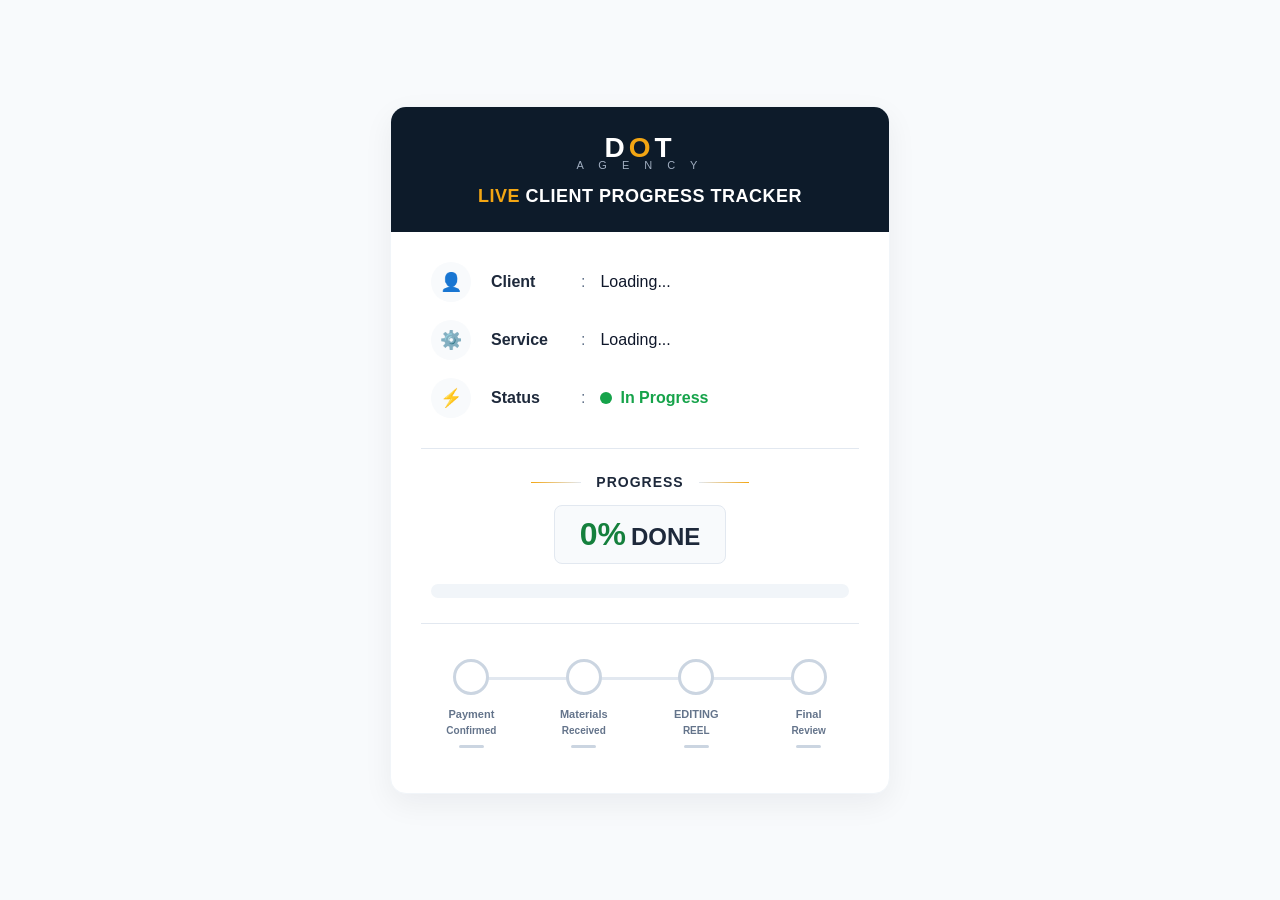
==== clients/demo/index.html @ 622db364 "initial commit" ====
<!DOCTYPE html>
<html lang="en">
<head>
    <meta charset="UTF-8">
    <meta name="viewport" content="width=device-width, initial-scale=1.0">
    <title>Live Progress Tracker | DOT Agency</title>
    <link rel="stylesheet" href="../../assets/css/style.css">
</head>
<body>

    <div class="tracker-card">
        
        <header class="tracker-header">
            <div class="logo-area">
                <div class="logo-placeholder">D<span>O</span>T</div>
                <div class="sub-logo">A G E N C Y</div>
            </div>
            <h1 class="tracker-title"><span>LIVE</span> CLIENT PROGRESS TRACKER</h1>
        </header>

        <div class="tracker-body-wrapper">
            <section class="client-info">
                <div class="info-row">
                    <div class="info-icon">👤</div>
                    <div class="info-label">Client</div>
                    <div class="info-separator">:</div>
                    <!-- سيتم تعبئته تلقائياً -->
                    <div class="info-value" id="client-name">Loading...</div>
                </div>
                <div class="info-row">
                    <div class="info-icon">⚙️</div>
                    <div class="info-label">Service</div>
                    <div class="info-separator">:</div>
                    <!-- سيتم تعبئته تلقائياً -->
                    <div class="info-value" id="client-service">Loading...</div>
                </div>
                <div class="info-row">
                    <div class="info-icon">⚡</div>
                    <div class="info-label">Status</div>
                    <div class="info-separator">:</div>
                    <div class="info-value">
                        <span class="status-badge">
                            <span class="status-dot"></span> In Progress
                        </span>
                    </div>
                </div>
            </section>

            <hr class="divider">

            <section class="progress-section">
                <div class="progress-header">PROGRESS</div>
                <div class="percentage-box">
                    <div class="percentage-text" id="percent-display">0%<span>DONE</span></div>
                </div>
                <div class="progress-bar-container">
                    <div class="progress-bar-fill" id="progress-bar-fill"></div>
                </div>
            </section>

            <hr class="divider">

            <section class="roadmap-section">
                <div class="roadmap-container">
                    <div class="roadmap-line">
                        <div class="roadmap-line-fill" id="roadmap-line-fill"></div>
                    </div>

                    <div class="roadmap-step step">
                        <div class="step-icon"></div>
                        <div class="step-title">Payment</div>
                        <div class="step-subtitle">Confirmed</div>
                        <div class="step-indicator-bar"></div>
                    </div>

                    <div class="roadmap-step step">
                        <div class="step-icon"></div>
                        <div class="step-title">Materials</div>
                        <div class="step-subtitle">Received</div>
                        <div class="step-indicator-bar"></div>
                    </div>

                    <div class="roadmap-step step">
                        <div class="step-icon"></div>
                        <div class="step-title">EDITING</div>
                        <div class="step-subtitle">REEL</div>
                        <div class="step-indicator-bar"></div>
                    </div>

                    <div class="roadmap-step step">
                        <div class="step-icon"></div>
                        <div class="step-title">Final</div>
                        <div class="step-subtitle">Review</div>
                        <div class="step-indicator-bar"></div>
                    </div>
                </div>
            </section>
        </div>

        <div class="finished-screen">
            <div class="finished-icon">🎉</div>
            <h2 class="finished-title">انتهى هذا المشروع</h2>
            <p class="finished-desc">شكراً لثقتكم بنا وبخدماتنا. يسعدنا دائماً العمل معكم، ونتطلع لنجاحات قادمة تجمعنا مستقبلاً.</p>
            <div class="finished-footer">
                هذا الرابط أصبح غير فعال تتبعياً.
            </div>
        </div>

    </div>

    <!-- ربط ملف قاعدة البيانات النصية أولاً، ثم كود التشغيل -->
    <script src="../../assets/js/config.js"></script>
    <script src="../../assets/js/app.js"></script>
</body>
</html>
---- assets/css/style.css ----
/* إعادة تعيين الخطوط والتنسيقات الأساسية */
* {
    box-sizing: border-box;
    margin: 0;
    padding: 0;
    font-family: 'Segoe UI', Tahoma, Geneva, Verdana, sans-serif;
}

body {
    background-color: #f8fafc;
    display: flex;
    justify-content: center;
    align-items: center;
    min-height: 100vh;
    padding: 20px;
}

/* الحاوية الرئيسية للتتبع */
.tracker-card {
    background-color: #ffffff;
    width: 100%;
    max-width: 500px;
    border-radius: 16px;
    box-shadow: 0 10px 30px rgba(15, 23, 42, 0.06);
    overflow: hidden;
    border: 1px solid #f1f5f9;
}

/* الهيدر الكحلي */
.tracker-header {
    background-color: #0d1b2a;
    color: #ffffff;
    text-align: center;
    padding: 25px 20px;
}

.logo-area {
    margin-bottom: 15px;
}

.logo-placeholder {
    font-size: 28px;
    font-weight: 800;
    letter-spacing: 4px;
    color: #ffffff;
}
.logo-placeholder span {
    color: #f3a613;
}

.sub-logo {
    font-size: 11px;
    letter-spacing: 6px;
    color: #a0aec0;
    margin-top: -5px;
    text-transform: uppercase;
}

.tracker-title {
    font-size: 18px;
    font-weight: 700;
    letter-spacing: 0.5px;
    margin-top: 15px;
}

.tracker-title span {
    color: #f3a613;
}

/* قسم بيانات العميل */
.client-info {
    padding: 30px 40px;
}

.info-row {
    display: flex;
    align-items: center;
    margin-bottom: 18px;
    font-size: 16px;
}

.info-row:last-child {
    margin-bottom: 0;
}

.info-icon {
    width: 40px;
    height: 40px;
    background-color: #f8fafc;
    border-radius: 50%;
    display: flex;
    align-items: center;
    justify-content: center;
    margin-right: 20px;
    font-size: 18px;
}

.info-label {
    font-weight: 600;
    color: #1e293b;
    width: 90px;
}

.info-separator {
    color: #64748b;
    margin-right: 15px;
}

.info-value {
    color: #0f172a;
    font-weight: 500;
}

.status-badge {
    display: inline-flex;
    align-items: center;
    color: #16a34a;
    font-weight: 600;
}

.status-dot {
    width: 12px;
    height: 12px;
    background-color: #16a34a;
    border-radius: 50%;
    display: inline-block;
    margin-right: 8px;
}

/* الفواصل الخطية */
.divider {
    border: none;
    border-top: 1px solid #e2e8f0;
    margin: 0 30px;
}

/* قسم شريط التقدم */
.progress-section {
    padding: 25px 40px;
    text-align: center;
}

.progress-header {
    display: flex;
    align-items: center;
    justify-content: center;
    font-size: 14px;
    font-weight: 700;
    color: #1e293b;
    letter-spacing: 1px;
    margin-bottom: 15px;
}

.progress-header::before,
.progress-header::after {
    content: "";
    flex: 1;
    height: 1px;
    background: #e2e8f0;
    margin: 0 15px;
    max-width: 50px;
}

.progress-header::before { background: linear-gradient(to left, #e2e8f0, #f3a613); }
.progress-header::after { background: linear-gradient(to right, #e2e8f0, #f3a613); }

.percentage-box {
    background-color: #f8fafc;
    border: 1px solid #e2e8f0;
    border-radius: 8px;
    display: inline-block;
    padding: 10px 25px;
    margin-bottom: 20px;
}

.percentage-text {
    font-size: 32px;
    font-weight: 800;
    color: #15803d;
}

.percentage-text span {
    color: #1e293b;
    font-size: 24px;
    font-weight: 700;
    margin-left: 5px;
}

.progress-bar-container {
    width: 100%;
    height: 14px;
    background-color: #f1f5f9;
    border-radius: 10px;
    overflow: hidden;
}

.progress-bar-fill {
    height: 100%;
    background-color: #16a34a;
    border-radius: 10px;
    width: 0%; /* سيتم التحكم بها حركياً عبر JS بناءً على المرحلة */
}

/* خارطة الطريق (Roadmap) */
.roadmap-section {
    padding: 35px 30px;
}

.roadmap-container {
    display: flex;
    justify-content: space-between;
    position: relative;
    margin-bottom: 10px;
}

.roadmap-line {
    position: absolute;
    top: 18px;
    left: 10%;
    right: 10%;
    height: 3px;
    background-color: #e2e8f0;
    z-index: 1;
}

.roadmap-line-fill {
    position: absolute;
    top: 0;
    left: 0;
    height: 100%;
    width: 0%; /* سيتم ملؤه تلقائياً بواسطة JS */
    background-color: #16a34a;
}

.roadmap-step {
    display: flex;
    flex-direction: column;
    align-items: center;
    position: relative;
    z-index: 2;
    width: 23%;
}

.step-icon {
    width: 36px;
    height: 36px;
    border-radius: 50%;
    display: flex;
    align-items: center;
    justify-content: center;
    font-weight: bold;
    font-size: 14px;
    background-color: #ffffff;
    border: 3px solid #cbd5e1;
}

/* الحالات المختلفة */
.step.completed .step-icon {
    background-color: #16a34a;
    border-color: #16a34a;
    color: white;
}

.step.active .step-icon {
    background-color: #ffffff;
    border-color: #f3a613;
    color: #f3a613;
    box-shadow: 0 0 0 4px rgba(243, 166, 19, 0.15);
}

.step-title {
    font-size: 11px;
    font-weight: 700;
    color: #64748b;
    text-align: center;
    margin-top: 12px;
    line-height: 1.3;
}

.step-subtitle {
    font-size: 10px;
    font-weight: 700;
    color: #64748b;
    text-align: center;
    margin-top: 3px;
    line-height: 1.2;
}

.step.active .step-title,
.step.active .step-subtitle {
    color: #0f172a;
}

.step.active .step-title::before { content: "▶ "; color: #f3a613; }
.step.active .step-title::after { content: " ◀"; color: #f3a613; }
.step.active .step-subtitle::before { content: "▶ "; color: #f3a613; }
.step.active .step-subtitle::after { content: " ◀"; color: #f3a613; }

.step-indicator-bar {
    width: 25px;
    height: 3px;
    background-color: #cbd5e1;
    margin-top: 8px;
    border-radius: 2px;
}

.step.completed .step-indicator-bar { background-color: #16a34a; }
.step.active .step-indicator-bar { background-color: #f3a613; }

/* شاشة انتهاء المشروع (Finished Project Screen) */
.finished-screen {
    display: none; /* تظهر فقط عند تفعيل الحالة */
    text-align: center;
    padding: 60px 40px;
    animation: fadeIn 0.6s ease-out;
}

.finished-icon {
    font-size: 64px;
    margin-bottom: 25px;
}

.finished-title {
    font-size: 24px;
    font-weight: 800;
    color: #0f172a;
    margin-bottom: 15px;
}

.finished-desc {
    font-size: 15px;
    color: #64748b;
    line-height: 1.6;
    margin-bottom: 30px;
}

.finished-footer {
    font-size: 12px;
    color: #94a3b8;
    border-top: 1px solid #f1f5f9;
    padding-top: 20px;
}

/* حالة إخفاء المتعقب عند انتهاء المشروع */
.project-finished .tracker-body-wrapper {
    display: none;
}

.project-finished .finished-screen {
    display: block;
}

@keyframes fadeIn {
    from { opacity: 0; transform: translateY(10px); }
    to { opacity: 1; transform: translateY(0); }
}
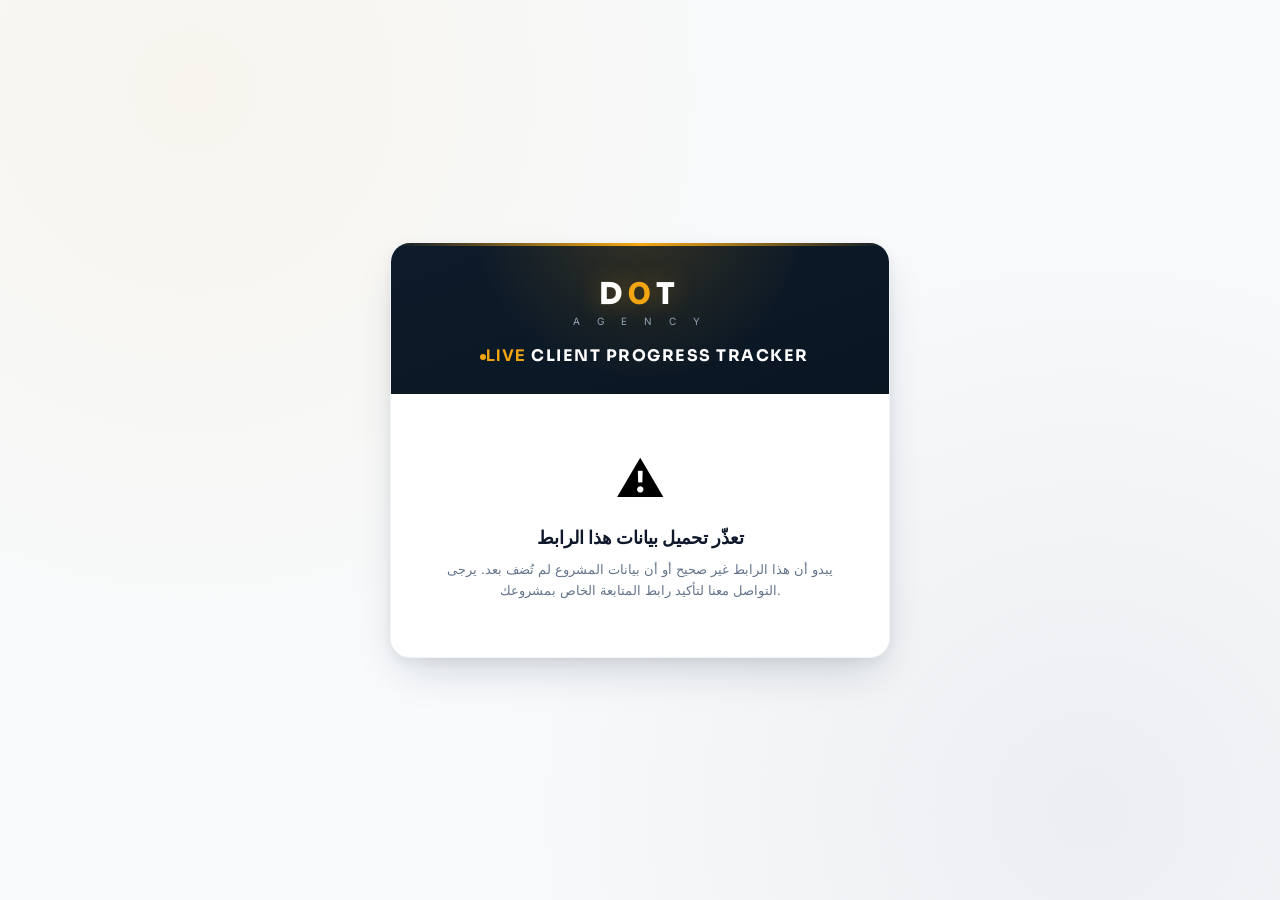
==== commit 369d000e: "commit" ====
--- a/clients/demo/index.html
+++ b/clients/demo/index.html
@@ -1,15 +1,31 @@
 <!DOCTYPE html>
+<!--
+    ============================================================
+    قالب صفحة عميل — DOT Agency Progress Tracker
+    ============================================================
+    ملاحظة للفريق: هذا الملف يُنسخ كما هو لكل عميل جديد
+    (clients/clientXXX/index.html). لا حاجة لتعديل أي شيء هنا —
+    فقط أضف بيانات العميل الجديد بملف assets/js/config.js.
+    المسارات النسبية "../../assets/..." أدناه تفترض أن الملف
+    موجود داخل clients/<client-folder>/index.html بالضبط.
+    ============================================================
+-->
 <html lang="en">
 <head>
     <meta charset="UTF-8">
     <meta name="viewport" content="width=device-width, initial-scale=1.0">
     <title>Live Progress Tracker | DOT Agency</title>
+
+    <link rel="preconnect" href="https://fonts.googleapis.com">
+    <link rel="preconnect" href="https://fonts.gstatic.com" crossorigin>
+    <link href="https://fonts.googleapis.com/css2?family=Sora:wght@600;700;800&family=Inter:wght@400;500;600;700&display=swap" rel="stylesheet">
+
     <link rel="stylesheet" href="../../assets/css/style.css">
 </head>
 <body>
 
     <div class="tracker-card">
-        
+
         <header class="tracker-header">
             <div class="logo-area">
                 <div class="logo-placeholder">D<span>O</span>T</div>
@@ -24,14 +40,14 @@
                     <div class="info-icon">👤</div>
                     <div class="info-label">Client</div>
                     <div class="info-separator">:</div>
-                    <!-- سيتم تعبئته تلقائياً -->
+                    <!-- سيتم تعبئته تلقائياً عبر app.js -->
                     <div class="info-value" id="client-name">Loading...</div>
                 </div>
                 <div class="info-row">
                     <div class="info-icon">⚙️</div>
                     <div class="info-label">Service</div>
                     <div class="info-separator">:</div>
-                    <!-- سيتم تعبئته تلقائياً -->
+                    <!-- سيتم تعبئته تلقائياً عبر app.js -->
                     <div class="info-value" id="client-service">Loading...</div>
                 </div>
                 <div class="info-row">
@@ -97,6 +113,7 @@
             </section>
         </div>
 
+        <!-- تظهر تلقائياً فقط إذا isFinished = true بملف config.js -->
         <div class="finished-screen">
             <div class="finished-icon">🎉</div>
             <h2 class="finished-title">انتهى هذا المشروع</h2>
@@ -106,6 +123,13 @@
             </div>
         </div>
 
+        <!-- تظهر تلقائياً فقط إذا تعذّر إيجاد بيانات هذا العميل بـ config.js -->
+        <div class="error-screen">
+            <div class="error-icon">⚠️</div>
+            <h2 class="error-title">تعذّر تحميل بيانات هذا الرابط</h2>
+            <p class="error-desc">يبدو أن هذا الرابط غير صحيح أو أن بيانات المشروع لم تُضف بعد. يرجى التواصل معنا لتأكيد رابط المتابعة الخاص بمشروعك.</p>
+        </div>
+
     </div>
 
     <!-- ربط ملف قاعدة البيانات النصية أولاً، ثم كود التشغيل -->
--- a/assets/css/style.css
+++ b/assets/css/style.css
@@ -1,142 +1,259 @@
+/* ============================================================
+   DOT AGENCY — Live Client Progress Tracker
+   نظام تصميم موحّد (Design Tokens) + تحسينات بصرية وحركية
+   ============================================================ */
+
+@import url('https://fonts.googleapis.com/css2?family=Sora:wght@600;700;800&family=Inter:wght@400;500;600;700&display=swap');
+
+:root {
+    /* ألوان الهوية */
+    --navy-deep:      #0a1622;
+    --navy:           #0d1b2a;
+    --navy-light:     #16283d;
+    --gold:           #f3a613;
+    --gold-soft:      #fcd980;
+    --success:        #16a34a;
+    --success-soft:   #dcfce7;
+
+    /* درجات محايدة */
+    --ink-900:        #0f172a;
+    --ink-700:        #1e293b;
+    --ink-500:        #64748b;
+    --ink-400:        #94a3b8;
+    --ink-200:        #e2e8f0;
+    --ink-100:        #f1f5f9;
+    --ink-50:         #f8fafc;
+    --white:          #ffffff;
+
+    /* أبعاد ومقاييس */
+    --radius-lg:      20px;
+    --radius-md:      12px;
+    --radius-sm:      8px;
+    --radius-full:    999px;
+
+    --shadow-card:    0 20px 45px -12px rgba(13, 27, 42, 0.18), 0 4px 12px rgba(13, 27, 42, 0.06);
+    --shadow-soft:    0 10px 30px rgba(15, 23, 42, 0.06);
+
+    --font-display:   'Sora', 'Segoe UI', Tahoma, sans-serif;
+    --font-body:      'Inter', 'Segoe UI', Tahoma, Geneva, Verdana, sans-serif;
+
+    --ease-out:       cubic-bezier(0.16, 1, 0.3, 1);
+    --ease-smooth:    cubic-bezier(0.4, 0, 0.2, 1);
+}
+
 /* إعادة تعيين الخطوط والتنسيقات الأساسية */
 * {
     box-sizing: border-box;
     margin: 0;
     padding: 0;
-    font-family: 'Segoe UI', Tahoma, Geneva, Verdana, sans-serif;
+    font-family: var(--font-body);
 }
 
 body {
-    background-color: #f8fafc;
+    background:
+        radial-gradient(circle at 15% 10%, rgba(243, 166, 19, 0.06), transparent 45%),
+        radial-gradient(circle at 85% 90%, rgba(13, 27, 42, 0.05), transparent 45%),
+        var(--ink-50);
     display: flex;
     justify-content: center;
     align-items: center;
     min-height: 100vh;
-    padding: 20px;
-}
-
-/* الحاوية الرئيسية للتتبع */
+    padding: 24px;
+}
+
+*:focus-visible {
+    outline: 2px solid var(--gold);
+    outline-offset: 2px;
+    border-radius: 4px;
+}
+
+/* ============================================================
+   الحاوية الرئيسية للتتبع
+   ============================================================ */
 .tracker-card {
-    background-color: #ffffff;
+    background-color: var(--white);
     width: 100%;
     max-width: 500px;
-    border-radius: 16px;
-    box-shadow: 0 10px 30px rgba(15, 23, 42, 0.06);
+    border-radius: var(--radius-lg);
+    box-shadow: var(--shadow-card);
     overflow: hidden;
-    border: 1px solid #f1f5f9;
-}
-
-/* الهيدر الكحلي */
+    border: 1px solid var(--ink-100);
+    animation: cardEnter 0.7s var(--ease-out) both;
+}
+
+@keyframes cardEnter {
+    from { opacity: 0; transform: translateY(16px) scale(0.98); }
+    to   { opacity: 1; transform: translateY(0) scale(1); }
+}
+
+/* ============================================================
+   الهيدر الكحلي
+   ============================================================ */
 .tracker-header {
-    background-color: #0d1b2a;
-    color: #ffffff;
+    position: relative;
+    background:
+        radial-gradient(circle at 50% -20%, rgba(243, 166, 19, 0.18), transparent 55%),
+        linear-gradient(160deg, var(--navy) 0%, var(--navy-deep) 100%);
+    color: var(--white);
     text-align: center;
-    padding: 25px 20px;
-}
-
-.logo-area {
-    margin-bottom: 15px;
-}
+    padding: 32px 20px 28px;
+    overflow: hidden;
+}
+
+/* خط ذهبي علوي رفيع كتوقيع بصري للبراند */
+.tracker-header::before {
+    content: "";
+    position: absolute;
+    top: 0; left: 0; right: 0;
+    height: 3px;
+    background: linear-gradient(90deg, transparent, var(--gold), transparent);
+}
+
+.logo-area { margin-bottom: 16px; }
 
 .logo-placeholder {
-    font-size: 28px;
+    font-family: var(--font-display);
+    font-size: 30px;
     font-weight: 800;
-    letter-spacing: 4px;
-    color: #ffffff;
-}
+    letter-spacing: 6px;
+    color: var(--white);
+    text-shadow: 0 0 24px rgba(243, 166, 19, 0.35);
+}
+
 .logo-placeholder span {
-    color: #f3a613;
+    color: var(--gold);
 }
 
 .sub-logo {
-    font-size: 11px;
-    letter-spacing: 6px;
-    color: #a0aec0;
-    margin-top: -5px;
+    font-size: 10px;
+    letter-spacing: 7px;
+    color: var(--ink-400);
+    margin-top: 2px;
     text-transform: uppercase;
 }
 
 .tracker-title {
-    font-size: 18px;
+    font-family: var(--font-display);
+    font-size: 16px;
     font-weight: 700;
-    letter-spacing: 0.5px;
-    margin-top: 15px;
+    letter-spacing: 1.5px;
+    margin-top: 18px;
+    color: var(--white);
 }
 
 .tracker-title span {
-    color: #f3a613;
-}
-
-/* قسم بيانات العميل */
+    position: relative;
+    color: var(--gold);
+    margin-left: 2px;
+}
+
+/* نقطة "بث مباشر" نابضة بجانب كلمة LIVE — توقيع الهوية */
+.tracker-title span::before {
+    content: "";
+    display: inline-block;
+    width: 6px;
+    height: 6px;
+    border-radius: 50%;
+    background: var(--gold);
+    margin-left: 6px;
+    vertical-align: middle;
+    animation: livePulse 1.8s ease-in-out infinite;
+}
+
+@keyframes livePulse {
+    0%, 100% { box-shadow: 0 0 0 0 rgba(243, 166, 19, 0.55); }
+    50%      { box-shadow: 0 0 0 6px rgba(243, 166, 19, 0); }
+}
+
+/* ============================================================
+   قسم بيانات العميل
+   ============================================================ */
 .client-info {
-    padding: 30px 40px;
+    padding: 28px clamp(24px, 6vw, 40px);
 }
 
 .info-row {
     display: flex;
     align-items: center;
-    margin-bottom: 18px;
+    margin-bottom: 16px;
+    font-size: 15px;
+}
+
+.info-row:last-child { margin-bottom: 0; }
+
+.info-icon {
+    flex-shrink: 0;
+    width: 38px;
+    height: 38px;
+    background-color: var(--ink-50);
+    border: 1px solid var(--ink-100);
+    border-radius: 50%;
+    display: flex;
+    align-items: center;
+    justify-content: center;
+    margin-inline-end: 16px;
     font-size: 16px;
-}
-
-.info-row:last-child {
-    margin-bottom: 0;
-}
-
-.info-icon {
-    width: 40px;
-    height: 40px;
-    background-color: #f8fafc;
-    border-radius: 50%;
-    display: flex;
-    align-items: center;
-    justify-content: center;
-    margin-right: 20px;
-    font-size: 18px;
+    transition: transform 0.25s var(--ease-smooth), border-color 0.25s var(--ease-smooth);
+}
+
+.info-row:hover .info-icon {
+    transform: translateY(-2px);
+    border-color: var(--gold-soft);
 }
 
 .info-label {
     font-weight: 600;
-    color: #1e293b;
-    width: 90px;
+    color: var(--ink-700);
+    width: 80px;
+    flex-shrink: 0;
 }
 
 .info-separator {
-    color: #64748b;
-    margin-right: 15px;
+    color: var(--ink-500);
+    margin-inline-end: 12px;
 }
 
 .info-value {
-    color: #0f172a;
+    color: var(--ink-900);
     font-weight: 500;
+    overflow: hidden;
+    text-overflow: ellipsis;
+    white-space: nowrap;
 }
 
 .status-badge {
     display: inline-flex;
     align-items: center;
-    color: #16a34a;
+    color: var(--success);
     font-weight: 600;
+    background-color: var(--success-soft);
+    padding: 4px 12px 4px 10px;
+    border-radius: var(--radius-full);
+    font-size: 13px;
 }
 
 .status-dot {
-    width: 12px;
-    height: 12px;
-    background-color: #16a34a;
+    width: 8px;
+    height: 8px;
+    background-color: var(--success);
     border-radius: 50%;
     display: inline-block;
-    margin-right: 8px;
+    margin-inline-end: 7px;
+    animation: livePulse 2s ease-in-out infinite;
 }
 
 /* الفواصل الخطية */
 .divider {
     border: none;
-    border-top: 1px solid #e2e8f0;
-    margin: 0 30px;
-}
-
-/* قسم شريط التقدم */
+    border-top: 1px solid var(--ink-100);
+    margin: 0 clamp(20px, 5vw, 30px);
+}
+
+/* ============================================================
+   قسم شريط التقدم
+   ============================================================ */
 .progress-section {
-    padding: 25px 40px;
+    padding: 24px clamp(24px, 6vw, 40px);
     text-align: center;
 }
 
@@ -144,11 +261,11 @@
     display: flex;
     align-items: center;
     justify-content: center;
-    font-size: 14px;
+    font-size: 12px;
     font-weight: 700;
-    color: #1e293b;
-    letter-spacing: 1px;
-    margin-bottom: 15px;
+    color: var(--ink-700);
+    letter-spacing: 2px;
+    margin-bottom: 16px;
 }
 
 .progress-header::before,
@@ -156,54 +273,78 @@
     content: "";
     flex: 1;
     height: 1px;
-    background: #e2e8f0;
     margin: 0 15px;
     max-width: 50px;
 }
 
-.progress-header::before { background: linear-gradient(to left, #e2e8f0, #f3a613); }
-.progress-header::after { background: linear-gradient(to right, #e2e8f0, #f3a613); }
+.progress-header::before { background: linear-gradient(to left, var(--ink-200), var(--gold)); }
+.progress-header::after  { background: linear-gradient(to right, var(--ink-200), var(--gold)); }
 
 .percentage-box {
-    background-color: #f8fafc;
-    border: 1px solid #e2e8f0;
-    border-radius: 8px;
+    background: linear-gradient(160deg, var(--ink-50), var(--white));
+    border: 1px solid var(--ink-100);
+    border-radius: var(--radius-md);
     display: inline-block;
-    padding: 10px 25px;
+    padding: 12px 28px;
     margin-bottom: 20px;
+    box-shadow: var(--shadow-soft);
 }
 
 .percentage-text {
-    font-size: 32px;
+    font-family: var(--font-display);
+    font-size: 34px;
     font-weight: 800;
-    color: #15803d;
+    color: var(--success);
+    font-variant-numeric: tabular-nums;
 }
 
 .percentage-text span {
-    color: #1e293b;
-    font-size: 24px;
+    font-family: var(--font-body);
+    color: var(--ink-700);
+    font-size: 12px;
     font-weight: 700;
-    margin-left: 5px;
+    letter-spacing: 1px;
+    margin-left: 6px;
+    vertical-align: middle;
 }
 
 .progress-bar-container {
     width: 100%;
-    height: 14px;
-    background-color: #f1f5f9;
-    border-radius: 10px;
+    height: 12px;
+    background-color: var(--ink-100);
+    border-radius: var(--radius-full);
     overflow: hidden;
+    box-shadow: inset 0 1px 2px rgba(15, 23, 42, 0.06);
 }
 
 .progress-bar-fill {
+    position: relative;
     height: 100%;
-    background-color: #16a34a;
-    border-radius: 10px;
-    width: 0%; /* سيتم التحكم بها حركياً عبر JS بناءً على المرحلة */
-}
-
-/* خارطة الطريق (Roadmap) */
+    background: linear-gradient(90deg, var(--success), #22c55e);
+    border-radius: var(--radius-full);
+    width: 0%; /* يُتحكم بها حركياً عبر JS بناءً على المرحلة */
+    overflow: hidden;
+}
+
+/* لمعة متحركة خفيفة داخل الشريط لإحساس "حيّ" */
+.progress-bar-fill::after {
+    content: "";
+    position: absolute;
+    inset: 0;
+    background: linear-gradient(90deg, transparent, rgba(255, 255, 255, 0.35), transparent);
+    animation: shimmer 2.2s ease-in-out infinite;
+}
+
+@keyframes shimmer {
+    0%   { transform: translateX(-100%); }
+    100% { transform: translateX(100%); }
+}
+
+/* ============================================================
+   خارطة الطريق (Roadmap)
+   ============================================================ */
 .roadmap-section {
-    padding: 35px 30px;
+    padding: 32px clamp(18px, 5vw, 30px) 8px;
 }
 
 .roadmap-container {
@@ -215,11 +356,12 @@
 
 .roadmap-line {
     position: absolute;
-    top: 18px;
+    top: 17px;
     left: 10%;
     right: 10%;
     height: 3px;
-    background-color: #e2e8f0;
+    background-color: var(--ink-200);
+    border-radius: var(--radius-full);
     z-index: 1;
 }
 
@@ -228,8 +370,9 @@
     top: 0;
     left: 0;
     height: 100%;
-    width: 0%; /* سيتم ملؤه تلقائياً بواسطة JS */
-    background-color: #16a34a;
+    width: 0%; /* يُملأ تلقائياً بواسطة JS */
+    background: linear-gradient(90deg, var(--success), #22c55e);
+    border-radius: var(--radius-full);
 }
 
 .roadmap-step {
@@ -249,108 +392,185 @@
     align-items: center;
     justify-content: center;
     font-weight: bold;
-    font-size: 14px;
-    background-color: #ffffff;
-    border: 3px solid #cbd5e1;
+    font-size: 13px;
+    background-color: var(--white);
+    border: 3px solid var(--ink-200);
+    transition: all 0.35s var(--ease-smooth);
 }
 
 /* الحالات المختلفة */
 .step.completed .step-icon {
-    background-color: #16a34a;
-    border-color: #16a34a;
-    color: white;
+    background-color: var(--success);
+    border-color: var(--success);
+    color: var(--white);
 }
 
 .step.active .step-icon {
-    background-color: #ffffff;
-    border-color: #f3a613;
-    color: #f3a613;
-    box-shadow: 0 0 0 4px rgba(243, 166, 19, 0.15);
+    background-color: var(--white);
+    border-color: var(--gold);
+    color: var(--gold);
+    box-shadow: 0 0 0 5px rgba(243, 166, 19, 0.15);
+    animation: activePulse 1.8s ease-in-out infinite;
+}
+
+@keyframes activePulse {
+    0%, 100% { box-shadow: 0 0 0 5px rgba(243, 166, 19, 0.15); }
+    50%      { box-shadow: 0 0 0 8px rgba(243, 166, 19, 0.08); }
 }
 
 .step-title {
     font-size: 11px;
     font-weight: 700;
-    color: #64748b;
+    color: var(--ink-500);
     text-align: center;
     margin-top: 12px;
     line-height: 1.3;
+    transition: color 0.3s var(--ease-smooth);
 }
 
 .step-subtitle {
     font-size: 10px;
     font-weight: 700;
-    color: #64748b;
+    color: var(--ink-500);
     text-align: center;
     margin-top: 3px;
     line-height: 1.2;
+    transition: color 0.3s var(--ease-smooth);
+}
+
+.step.completed .step-title,
+.step.completed .step-subtitle {
+    color: var(--ink-700);
 }
 
 .step.active .step-title,
 .step.active .step-subtitle {
-    color: #0f172a;
-}
-
-.step.active .step-title::before { content: "▶ "; color: #f3a613; }
-.step.active .step-title::after { content: " ◀"; color: #f3a613; }
-.step.active .step-subtitle::before { content: "▶ "; color: #f3a613; }
-.step.active .step-subtitle::after { content: " ◀"; color: #f3a613; }
+    color: var(--ink-900);
+}
+
+.step.active .step-title::before { content: "▸ "; color: var(--gold); }
+.step.active .step-title::after  { content: " ◂"; color: var(--gold); }
 
 .step-indicator-bar {
-    width: 25px;
+    width: 22px;
     height: 3px;
-    background-color: #cbd5e1;
+    background-color: var(--ink-200);
     margin-top: 8px;
-    border-radius: 2px;
-}
-
-.step.completed .step-indicator-bar { background-color: #16a34a; }
-.step.active .step-indicator-bar { background-color: #f3a613; }
-
-/* شاشة انتهاء المشروع (Finished Project Screen) */
+    border-radius: var(--radius-full);
+    transition: background-color 0.3s var(--ease-smooth);
+}
+
+.step.completed .step-indicator-bar { background-color: var(--success); }
+.step.active .step-indicator-bar    { background-color: var(--gold); }
+
+/* ============================================================
+   شاشة انتهاء المشروع (Finished Project Screen)
+   ============================================================ */
 .finished-screen {
     display: none; /* تظهر فقط عند تفعيل الحالة */
     text-align: center;
-    padding: 60px 40px;
-    animation: fadeIn 0.6s ease-out;
+    padding: 56px clamp(24px, 6vw, 40px);
+    animation: fadeIn 0.6s var(--ease-out);
 }
 
 .finished-icon {
-    font-size: 64px;
-    margin-bottom: 25px;
+    font-size: 58px;
+    margin-bottom: 20px;
+    animation: popIn 0.6s var(--ease-out) 0.1s both;
+}
+
+@keyframes popIn {
+    from { opacity: 0; transform: scale(0.6); }
+    to   { opacity: 1; transform: scale(1); }
 }
 
 .finished-title {
-    font-size: 24px;
+    font-family: var(--font-display);
+    font-size: 22px;
     font-weight: 800;
-    color: #0f172a;
-    margin-bottom: 15px;
+    color: var(--ink-900);
+    margin-bottom: 14px;
 }
 
 .finished-desc {
-    font-size: 15px;
-    color: #64748b;
-    line-height: 1.6;
-    margin-bottom: 30px;
+    font-size: 14px;
+    color: var(--ink-500);
+    line-height: 1.7;
+    margin-bottom: 28px;
 }
 
 .finished-footer {
     font-size: 12px;
-    color: #94a3b8;
-    border-top: 1px solid #f1f5f9;
-    padding-top: 20px;
+    color: var(--ink-400);
+    border-top: 1px solid var(--ink-100);
+    padding-top: 18px;
 }
 
 /* حالة إخفاء المتعقب عند انتهاء المشروع */
-.project-finished .tracker-body-wrapper {
+.project-finished .tracker-body-wrapper { display: none; }
+.project-finished .finished-screen { display: block; }
+
+/* ============================================================
+   حالة الخطأ (لا توجد بيانات لهذا العميل) — تُفعَّل عبر JS
+   ============================================================ */
+.tracker-card.data-error .tracker-body-wrapper,
+.tracker-card.data-error .finished-screen {
     display: none;
 }
 
-.project-finished .finished-screen {
+.error-screen {
+    display: none;
+    text-align: center;
+    padding: 56px clamp(24px, 6vw, 40px);
+}
+
+.tracker-card.data-error .error-screen {
     display: block;
+}
+
+.error-icon { font-size: 48px; margin-bottom: 18px; }
+
+.error-title {
+    font-family: var(--font-display);
+    font-size: 18px;
+    font-weight: 800;
+    color: var(--ink-900);
+    margin-bottom: 10px;
+}
+
+.error-desc {
+    font-size: 13px;
+    color: var(--ink-500);
+    line-height: 1.6;
 }
 
 @keyframes fadeIn {
     from { opacity: 0; transform: translateY(10px); }
-    to { opacity: 1; transform: translateY(0); }
+    to   { opacity: 1; transform: translateY(0); }
+}
+
+/* ============================================================
+   استجابة الشاشات الصغيرة
+   ============================================================ */
+@media (max-width: 420px) {
+    .logo-placeholder { letter-spacing: 4px; font-size: 26px; }
+    .tracker-title { font-size: 14px; letter-spacing: 1px; }
+
+    .info-label { width: 66px; font-size: 14px; }
+    .info-value { font-size: 14px; }
+
+    .roadmap-section { padding-inline: 10px; }
+    .step-title, .step-subtitle { font-size: 9.5px; }
+    .step-icon { width: 30px; height: 30px; }
+    .roadmap-line { top: 14px; }
+
+    .percentage-text { font-size: 28px; }
+}
+
+@media (prefers-reduced-motion: reduce) {
+    *, *::before, *::after {
+        animation-duration: 0.001ms !important;
+        animation-iteration-count: 1 !important;
+        transition-duration: 0.001ms !important;
+    }
 }
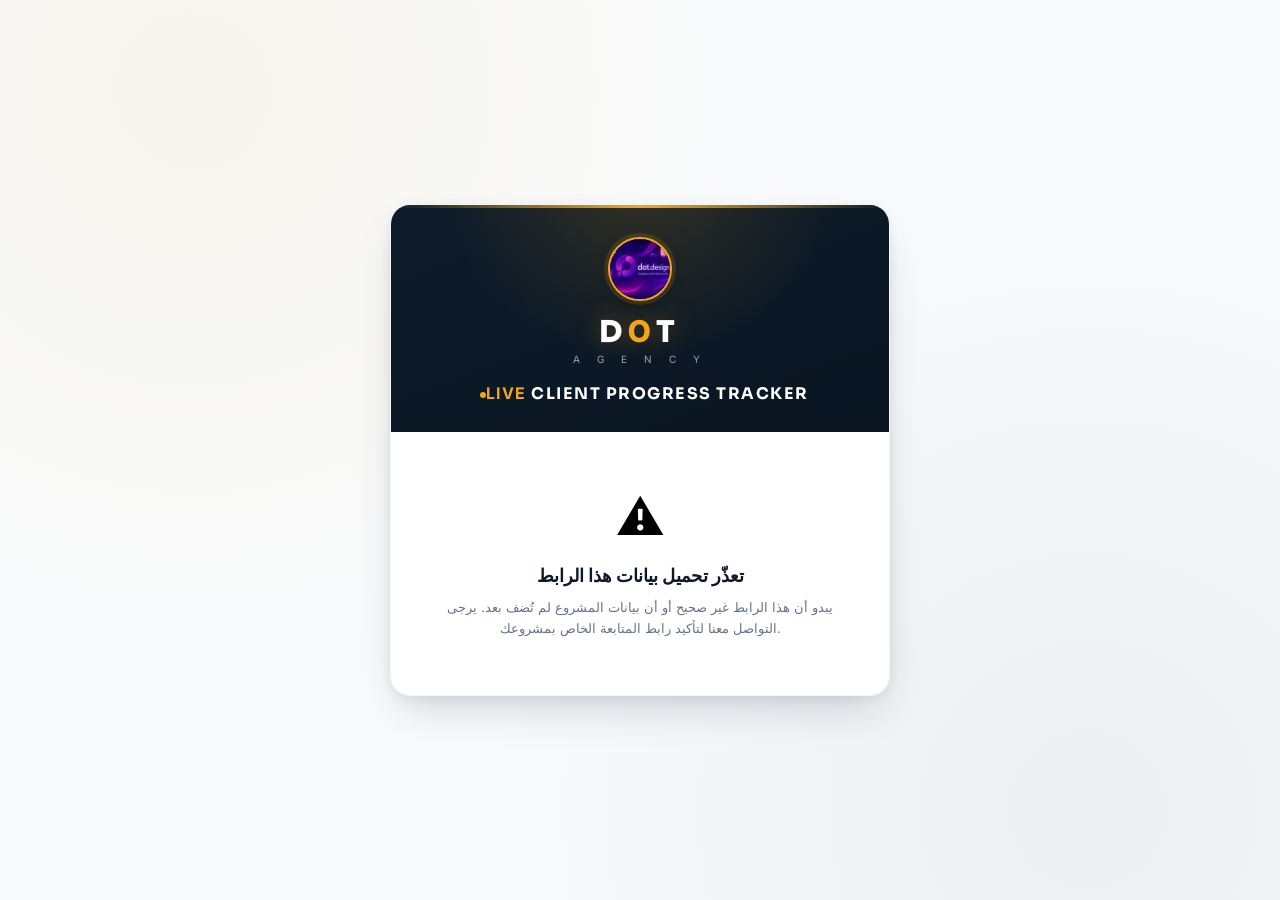
==== commit fba005e5: "commit" ====
--- a/clients/demo/index.html
+++ b/clients/demo/index.html
@@ -28,6 +28,7 @@
 
         <header class="tracker-header">
             <div class="logo-area">
+                <img src="../../assets/images/logo.png" alt="DOT Agency" class="logo-image">
                 <div class="logo-placeholder">D<span>O</span>T</div>
                 <div class="sub-logo">A G E N C Y</div>
             </div>
--- a/assets/css/style.css
+++ b/assets/css/style.css
@@ -110,6 +110,18 @@
 }
 
 .logo-area { margin-bottom: 16px; }
+
+.logo-image {
+    width: 64px;
+    height: 64px;
+    border-radius: 50%;
+    object-fit: cover;
+    display: block;
+    margin: 0 auto 12px;
+    border: 2px solid var(--gold);
+    box-shadow: 0 0 0 4px rgba(243, 166, 19, 0.15), 0 4px 14px rgba(0, 0, 0, 0.25);
+    background-color: var(--navy-light); /* خلفية احتياطية أثناء تحميل الصورة أو إن كانت شفافة */
+}
 
 .logo-placeholder {
     font-family: var(--font-display);
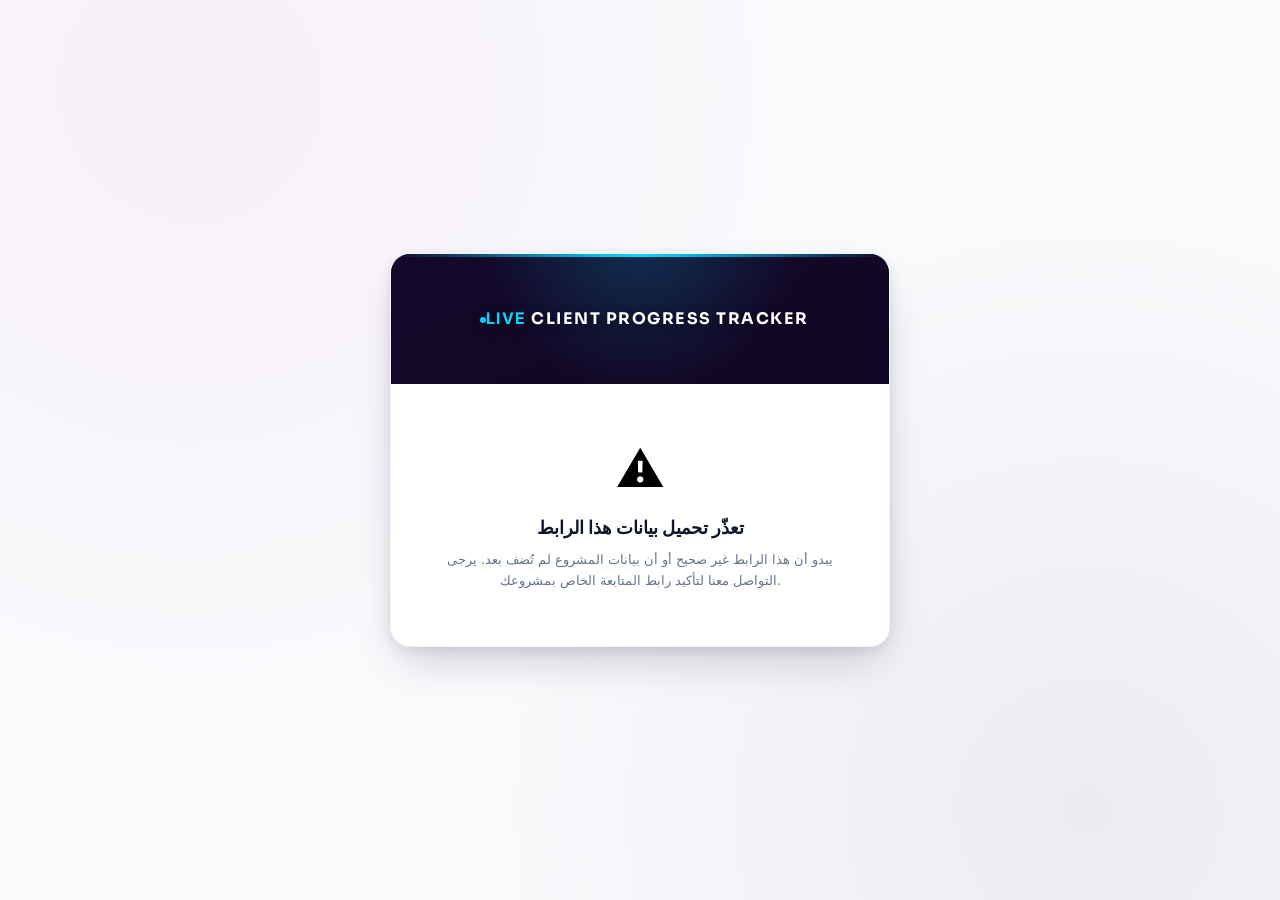
==== commit 87268c3e: "commit" ====
--- a/clients/demo/index.html
+++ b/clients/demo/index.html
@@ -27,11 +27,6 @@
     <div class="tracker-card">
 
         <header class="tracker-header">
-            <div class="logo-area">
-                <img src="../../assets/images/logo.png" alt="DOT Agency" class="logo-image">
-                <div class="logo-placeholder">D<span>O</span>T</div>
-                <div class="sub-logo">A G E N C Y</div>
-            </div>
             <h1 class="tracker-title"><span>LIVE</span> CLIENT PROGRESS TRACKER</h1>
         </header>
 
@@ -85,8 +80,7 @@
 
                     <div class="roadmap-step step">
                         <div class="step-icon"></div>
-                        <div class="step-title">Payment</div>
-                        <div class="step-subtitle">Confirmed</div>
+                        <div class="step-title">Confirmed</div>
                         <div class="step-indicator-bar"></div>
                     </div>
 
@@ -99,8 +93,7 @@
 
                     <div class="roadmap-step step">
                         <div class="step-icon"></div>
-                        <div class="step-title">EDITING</div>
-                        <div class="step-subtitle">REEL</div>
+                        <div class="step-title">Working</div>
                         <div class="step-indicator-bar"></div>
                     </div>
 
--- a/assets/css/style.css
+++ b/assets/css/style.css
@@ -1,44 +1,51 @@
 /* ============================================================
    DOT AGENCY — Live Client Progress Tracker
-   نظام تصميم موحّد (Design Tokens) + تحسينات بصرية وحركية
+   نظام تصميم موحّد (Design Tokens) + هوية 60-30-10
+   60% بنفسجي داكن (Primary) | 30% نيون بينك (Secondary) | 10% أزرق نيون (Accent)
    ============================================================ */
 
 @import url('https://fonts.googleapis.com/css2?family=Sora:wght@600;700;800&family=Inter:wght@400;500;600;700&display=swap');
 
 :root {
-    /* ألوان الهوية */
-    --navy-deep:      #0a1622;
-    --navy:           #0d1b2a;
-    --navy-light:     #16283d;
-    --gold:           #f3a613;
-    --gold-soft:      #fcd980;
-    --success:        #16a34a;
-    --success-soft:   #dcfce7;
+    /* الهوية — 60/30/10 */
+    --brand-primary:       #1b0e3d;   /* بنفسجي داكن — 60% (خلفيات كبيرة) */
+    --brand-primary-deep:  #120726;
+    --brand-primary-light: #2d1660;
+
+    --brand-secondary:      #ff2e9b; /* نيون بينك/ماجنتا — 30% (عناصر داعمة) */
+    --brand-secondary-soft: #ffd6ec;
+
+    --brand-accent:      #00d9ff;    /* أزرق نيون كهربائي — 10% (لكنة/CTA) */
+    --brand-accent-soft: #baf5ff;
+
+    /* ألوان دلالية (وظيفية، مستقلة عن الهوية) */
+    --success:      #16a34a;
+    --success-soft: #dcfce7;
 
     /* درجات محايدة */
-    --ink-900:        #0f172a;
-    --ink-700:        #1e293b;
-    --ink-500:        #64748b;
-    --ink-400:        #94a3b8;
-    --ink-200:        #e2e8f0;
-    --ink-100:        #f1f5f9;
-    --ink-50:         #f8fafc;
-    --white:          #ffffff;
+    --ink-900: #0f172a;
+    --ink-700: #1e293b;
+    --ink-500: #64748b;
+    --ink-400: #94a3b8;
+    --ink-200: #e2e8f0;
+    --ink-100: #f1f5f9;
+    --ink-50:  #f8fafc;
+    --white:   #ffffff;
 
     /* أبعاد ومقاييس */
-    --radius-lg:      20px;
-    --radius-md:      12px;
-    --radius-sm:      8px;
-    --radius-full:    999px;
-
-    --shadow-card:    0 20px 45px -12px rgba(13, 27, 42, 0.18), 0 4px 12px rgba(13, 27, 42, 0.06);
-    --shadow-soft:    0 10px 30px rgba(15, 23, 42, 0.06);
-
-    --font-display:   'Sora', 'Segoe UI', Tahoma, sans-serif;
-    --font-body:      'Inter', 'Segoe UI', Tahoma, Geneva, Verdana, sans-serif;
-
-    --ease-out:       cubic-bezier(0.16, 1, 0.3, 1);
-    --ease-smooth:    cubic-bezier(0.4, 0, 0.2, 1);
+    --radius-lg:   20px;
+    --radius-md:   12px;
+    --radius-sm:   8px;
+    --radius-full: 999px;
+
+    --shadow-card: 0 20px 45px -12px rgba(27, 14, 61, 0.22), 0 4px 12px rgba(27, 14, 61, 0.08);
+    --shadow-soft: 0 10px 30px rgba(15, 23, 42, 0.06);
+
+    --font-display: 'Sora', 'Segoe UI', Tahoma, sans-serif;
+    --font-body:    'Inter', 'Segoe UI', Tahoma, Geneva, Verdana, sans-serif;
+
+    --ease-out:    cubic-bezier(0.16, 1, 0.3, 1);
+    --ease-smooth: cubic-bezier(0.4, 0, 0.2, 1);
 }
 
 /* إعادة تعيين الخطوط والتنسيقات الأساسية */
@@ -51,8 +58,8 @@
 
 body {
     background:
-        radial-gradient(circle at 15% 10%, rgba(243, 166, 19, 0.06), transparent 45%),
-        radial-gradient(circle at 85% 90%, rgba(13, 27, 42, 0.05), transparent 45%),
+        radial-gradient(circle at 15% 10%, rgba(255, 46, 155, 0.05), transparent 45%),
+        radial-gradient(circle at 85% 90%, rgba(27, 14, 61, 0.06), transparent 45%),
         var(--ink-50);
     display: flex;
     justify-content: center;
@@ -62,7 +69,7 @@
 }
 
 *:focus-visible {
-    outline: 2px solid var(--gold);
+    outline: 2px solid var(--brand-accent);
     outline-offset: 2px;
     border-radius: 4px;
 }
@@ -87,61 +94,32 @@
 }
 
 /* ============================================================
-   الهيدر الكحلي
+   الهيدر — غلاف الوكالة كخلفية كاملة (Cover)
    ============================================================ */
 .tracker-header {
     position: relative;
     background:
-        radial-gradient(circle at 50% -20%, rgba(243, 166, 19, 0.18), transparent 55%),
-        linear-gradient(160deg, var(--navy) 0%, var(--navy-deep) 100%);
+        radial-gradient(circle at 50% -20%, rgba(0, 217, 255, 0.20), transparent 55%),
+        linear-gradient(160deg, rgba(18, 7, 38, 0.84) 0%, rgba(18, 7, 38, 0.92) 100%),
+        url('../images/logo.png') center center / cover no-repeat,
+        linear-gradient(160deg, var(--brand-primary) 0%, var(--brand-primary-deep) 100%);
     color: var(--white);
     text-align: center;
-    padding: 32px 20px 28px;
+    padding: 46px 20px;
+    min-height: 130px;
+    display: flex;
+    align-items: center;
+    justify-content: center;
     overflow: hidden;
 }
 
-/* خط ذهبي علوي رفيع كتوقيع بصري للبراند */
+/* خط نيون علوي رفيع كتوقيع بصري للبراند */
 .tracker-header::before {
     content: "";
     position: absolute;
     top: 0; left: 0; right: 0;
     height: 3px;
-    background: linear-gradient(90deg, transparent, var(--gold), transparent);
-}
-
-.logo-area { margin-bottom: 16px; }
-
-.logo-image {
-    width: 64px;
-    height: 64px;
-    border-radius: 50%;
-    object-fit: cover;
-    display: block;
-    margin: 0 auto 12px;
-    border: 2px solid var(--gold);
-    box-shadow: 0 0 0 4px rgba(243, 166, 19, 0.15), 0 4px 14px rgba(0, 0, 0, 0.25);
-    background-color: var(--navy-light); /* خلفية احتياطية أثناء تحميل الصورة أو إن كانت شفافة */
-}
-
-.logo-placeholder {
-    font-family: var(--font-display);
-    font-size: 30px;
-    font-weight: 800;
-    letter-spacing: 6px;
-    color: var(--white);
-    text-shadow: 0 0 24px rgba(243, 166, 19, 0.35);
-}
-
-.logo-placeholder span {
-    color: var(--gold);
-}
-
-.sub-logo {
-    font-size: 10px;
-    letter-spacing: 7px;
-    color: var(--ink-400);
-    margin-top: 2px;
-    text-transform: uppercase;
+    background: linear-gradient(90deg, transparent, var(--brand-accent), transparent);
 }
 
 .tracker-title {
@@ -149,32 +127,33 @@
     font-size: 16px;
     font-weight: 700;
     letter-spacing: 1.5px;
-    margin-top: 18px;
     color: var(--white);
+    text-shadow: 0 2px 12px rgba(0, 0, 0, 0.45);
 }
 
 .tracker-title span {
     position: relative;
-    color: var(--gold);
+    color: var(--brand-accent);
     margin-left: 2px;
 }
 
-/* نقطة "بث مباشر" نابضة بجانب كلمة LIVE — توقيع الهوية */
+/* نقطة "بث مباشر" نابضة بجانب كلمة LIVE — توقيع الهوية (أزرق نيون = لكنة) */
 .tracker-title span::before {
     content: "";
     display: inline-block;
     width: 6px;
     height: 6px;
     border-radius: 50%;
-    background: var(--gold);
+    background: var(--brand-accent);
     margin-left: 6px;
     vertical-align: middle;
+    --pulse-color: rgba(0, 217, 255, 0.55);
     animation: livePulse 1.8s ease-in-out infinite;
 }
 
 @keyframes livePulse {
-    0%, 100% { box-shadow: 0 0 0 0 rgba(243, 166, 19, 0.55); }
-    50%      { box-shadow: 0 0 0 6px rgba(243, 166, 19, 0); }
+    0%, 100% { box-shadow: 0 0 0 0 var(--pulse-color); }
+    50%      { box-shadow: 0 0 0 6px rgba(0, 0, 0, 0); }
 }
 
 /* ============================================================
@@ -210,7 +189,7 @@
 
 .info-row:hover .info-icon {
     transform: translateY(-2px);
-    border-color: var(--gold-soft);
+    border-color: var(--brand-secondary-soft);
 }
 
 .info-label {
@@ -233,12 +212,13 @@
     white-space: nowrap;
 }
 
+/* شارة الحالة — نيون بينك (عنصر داعم = 30%) */
 .status-badge {
     display: inline-flex;
     align-items: center;
-    color: var(--success);
+    color: var(--brand-secondary);
     font-weight: 600;
-    background-color: var(--success-soft);
+    background-color: var(--brand-secondary-soft);
     padding: 4px 12px 4px 10px;
     border-radius: var(--radius-full);
     font-size: 13px;
@@ -247,10 +227,11 @@
 .status-dot {
     width: 8px;
     height: 8px;
-    background-color: var(--success);
+    background-color: var(--brand-secondary);
     border-radius: 50%;
     display: inline-block;
     margin-inline-end: 7px;
+    --pulse-color: rgba(255, 46, 155, 0.5);
     animation: livePulse 2s ease-in-out infinite;
 }
 
@@ -289,8 +270,8 @@
     max-width: 50px;
 }
 
-.progress-header::before { background: linear-gradient(to left, var(--ink-200), var(--gold)); }
-.progress-header::after  { background: linear-gradient(to right, var(--ink-200), var(--gold)); }
+.progress-header::before { background: linear-gradient(to left, var(--ink-200), var(--brand-accent)); }
+.progress-header::after  { background: linear-gradient(to right, var(--ink-200), var(--brand-accent)); }
 
 .percentage-box {
     background: linear-gradient(160deg, var(--ink-50), var(--white));
@@ -302,11 +283,12 @@
     box-shadow: var(--shadow-soft);
 }
 
+/* الرقم الأهم بالبطاقة — أزرق نيون (لكنة = 10%) */
 .percentage-text {
     font-family: var(--font-display);
     font-size: 34px;
     font-weight: 800;
-    color: var(--success);
+    color: var(--brand-accent);
     font-variant-numeric: tabular-nums;
 }
 
@@ -329,16 +311,16 @@
     box-shadow: inset 0 1px 2px rgba(15, 23, 42, 0.06);
 }
 
+/* أخضر دلالي (إنجاز فعلي) — مستقل عمداً عن ألوان الهوية لوضوح المعنى */
 .progress-bar-fill {
     position: relative;
     height: 100%;
     background: linear-gradient(90deg, var(--success), #22c55e);
     border-radius: var(--radius-full);
-    width: 0%; /* يُتحكم بها حركياً عبر JS بناءً على المرحلة */
+    width: 0%;
     overflow: hidden;
 }
 
-/* لمعة متحركة خفيفة داخل الشريط لإحساس "حيّ" */
 .progress-bar-fill::after {
     content: "";
     position: absolute;
@@ -382,7 +364,7 @@
     top: 0;
     left: 0;
     height: 100%;
-    width: 0%; /* يُملأ تلقائياً بواسطة JS */
+    width: 0%;
     background: linear-gradient(90deg, var(--success), #22c55e);
     border-radius: var(--radius-full);
 }
@@ -410,24 +392,25 @@
     transition: all 0.35s var(--ease-smooth);
 }
 
-/* الحالات المختلفة */
+/* خطوة مكتملة — أخضر دلالي (إنجاز) */
 .step.completed .step-icon {
     background-color: var(--success);
     border-color: var(--success);
     color: var(--white);
 }
 
+/* الخطوة النشطة — أزرق نيون (أهم عنصر تفاعلي = لكنة 10%) */
 .step.active .step-icon {
     background-color: var(--white);
-    border-color: var(--gold);
-    color: var(--gold);
-    box-shadow: 0 0 0 5px rgba(243, 166, 19, 0.15);
+    border-color: var(--brand-accent);
+    color: var(--brand-accent);
+    box-shadow: 0 0 0 5px rgba(0, 217, 255, 0.16);
     animation: activePulse 1.8s ease-in-out infinite;
 }
 
 @keyframes activePulse {
-    0%, 100% { box-shadow: 0 0 0 5px rgba(243, 166, 19, 0.15); }
-    50%      { box-shadow: 0 0 0 8px rgba(243, 166, 19, 0.08); }
+    0%, 100% { box-shadow: 0 0 0 5px rgba(0, 217, 255, 0.16); }
+    50%      { box-shadow: 0 0 0 8px rgba(0, 217, 255, 0.08); }
 }
 
 .step-title {
@@ -460,8 +443,8 @@
     color: var(--ink-900);
 }
 
-.step.active .step-title::before { content: "▸ "; color: var(--gold); }
-.step.active .step-title::after  { content: " ◂"; color: var(--gold); }
+.step.active .step-title::before { content: "▸ "; color: var(--brand-accent); }
+.step.active .step-title::after  { content: " ◂"; color: var(--brand-accent); }
 
 .step-indicator-bar {
     width: 22px;
@@ -473,13 +456,13 @@
 }
 
 .step.completed .step-indicator-bar { background-color: var(--success); }
-.step.active .step-indicator-bar    { background-color: var(--gold); }
+.step.active .step-indicator-bar    { background-color: var(--brand-accent); }
 
 /* ============================================================
    شاشة انتهاء المشروع (Finished Project Screen)
    ============================================================ */
 .finished-screen {
-    display: none; /* تظهر فقط عند تفعيل الحالة */
+    display: none;
     text-align: center;
     padding: 56px clamp(24px, 6vw, 40px);
     animation: fadeIn 0.6s var(--ease-out);
@@ -518,7 +501,6 @@
     padding-top: 18px;
 }
 
-/* حالة إخفاء المتعقب عند انتهاء المشروع */
 .project-finished .tracker-body-wrapper { display: none; }
 .project-finished .finished-screen { display: block; }
 
@@ -565,8 +547,8 @@
    استجابة الشاشات الصغيرة
    ============================================================ */
 @media (max-width: 420px) {
-    .logo-placeholder { letter-spacing: 4px; font-size: 26px; }
     .tracker-title { font-size: 14px; letter-spacing: 1px; }
+    .tracker-header { padding: 38px 16px; min-height: 110px; }
 
     .info-label { width: 66px; font-size: 14px; }
     .info-value { font-size: 14px; }
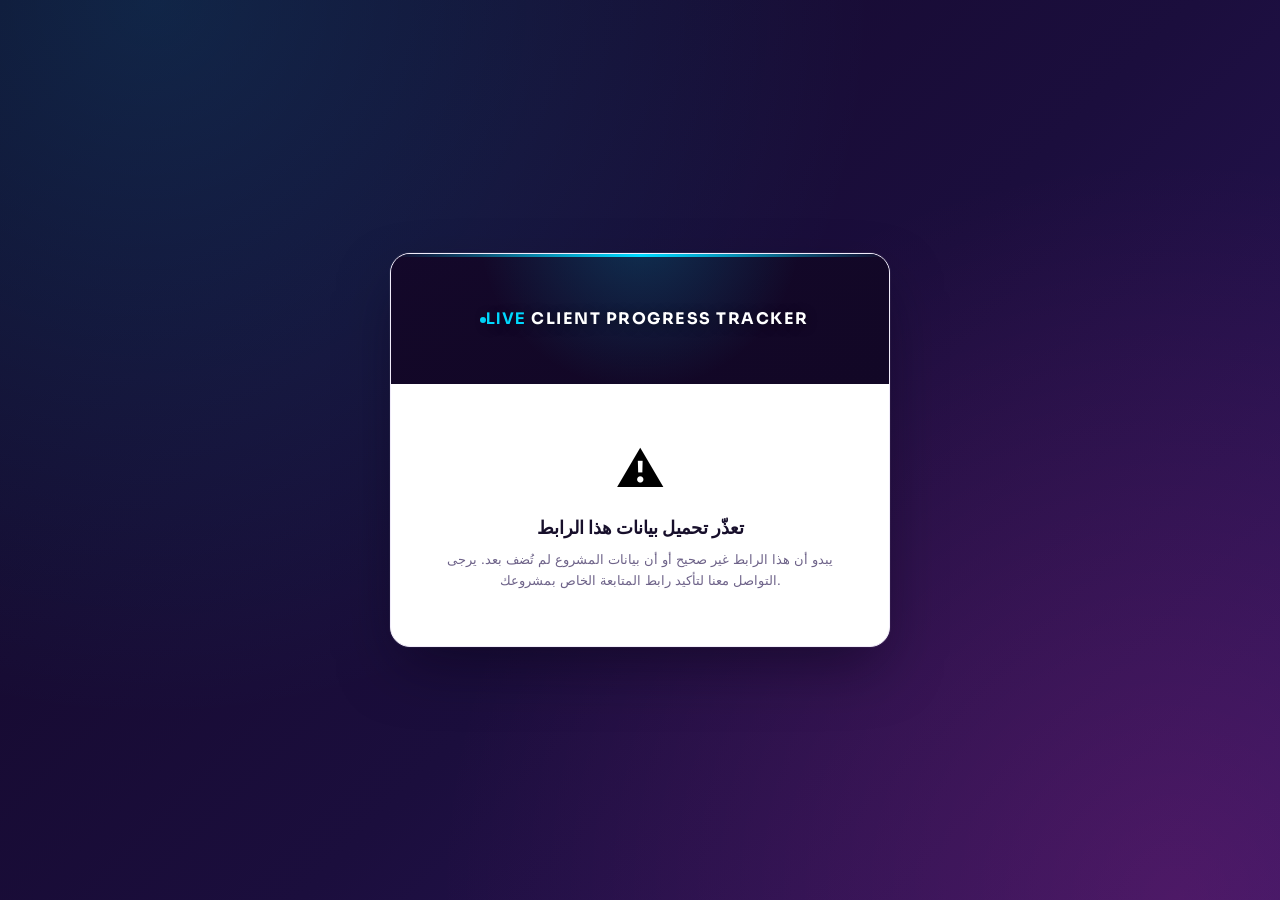
==== commit 7ed1bddf: "commit" ====
--- a/clients/demo/index.html
+++ b/clients/demo/index.html
@@ -15,6 +15,7 @@
     <meta charset="UTF-8">
     <meta name="viewport" content="width=device-width, initial-scale=1.0">
     <title>Live Progress Tracker | DOT Agency</title>
+    <meta name="color-scheme" content="light">
 
     <link rel="preconnect" href="https://fonts.googleapis.com">
     <link rel="preconnect" href="https://fonts.gstatic.com" crossorigin>
--- a/assets/css/style.css
+++ b/assets/css/style.css
@@ -22,15 +22,17 @@
     --success:      #16a34a;
     --success-soft: #dcfce7;
 
-    /* درجات محايدة */
-    --ink-900: #0f172a;
-    --ink-700: #1e293b;
-    --ink-500: #64748b;
-    --ink-400: #94a3b8;
-    --ink-200: #e2e8f0;
-    --ink-100: #f1f5f9;
-    --ink-50:  #f8fafc;
+    /* درجات محايدة — بلمسة بنفسجية خفيفة (بدل الرمادي المحايد) حتى يظهر الأساسي 60% بكل الكارد */
+    --ink-900: #170f2b;
+    --ink-700: #362a52;
+    --ink-500: #6e6389;
+    --ink-400: #9a90b3;
+    --ink-200: #e1d9f3;
+    --ink-100: #f1ecfa;
+    --ink-50:  #f9f7fd;
     --white:   #ffffff;
+
+    color-scheme: light; /* يمنع المتصفح (خصوصاً أندرويد) من عكس الألوان تلقائياً بالوضع الليلي */
 
     /* أبعاد ومقاييس */
     --radius-lg:   20px;
@@ -38,7 +40,7 @@
     --radius-sm:   8px;
     --radius-full: 999px;
 
-    --shadow-card: 0 20px 45px -12px rgba(27, 14, 61, 0.22), 0 4px 12px rgba(27, 14, 61, 0.08);
+    --shadow-card: 0 25px 60px -12px rgba(10, 4, 26, 0.55), 0 0 0 1px rgba(255, 255, 255, 0.06);
     --shadow-soft: 0 10px 30px rgba(15, 23, 42, 0.06);
 
     --font-display: 'Sora', 'Segoe UI', Tahoma, sans-serif;
@@ -58,9 +60,9 @@
 
 body {
     background:
-        radial-gradient(circle at 15% 10%, rgba(255, 46, 155, 0.05), transparent 45%),
-        radial-gradient(circle at 85% 90%, rgba(27, 14, 61, 0.06), transparent 45%),
-        var(--ink-50);
+        radial-gradient(circle at 12% 0%, rgba(0, 217, 255, 0.14), transparent 50%),
+        radial-gradient(circle at 92% 100%, rgba(255, 46, 155, 0.16), transparent 50%),
+        linear-gradient(135deg, var(--brand-primary-deep) 0%, var(--brand-primary) 55%, var(--brand-primary-light) 100%);
     display: flex;
     justify-content: center;
     align-items: center;
@@ -176,8 +178,8 @@
     flex-shrink: 0;
     width: 38px;
     height: 38px;
-    background-color: var(--ink-50);
-    border: 1px solid var(--ink-100);
+    background-color: var(--brand-secondary-soft);
+    border: 1px solid rgba(255, 46, 155, 0.25);
     border-radius: 50%;
     display: flex;
     align-items: center;
@@ -189,7 +191,7 @@
 
 .info-row:hover .info-icon {
     transform: translateY(-2px);
-    border-color: var(--brand-secondary-soft);
+    border-color: var(--brand-secondary);
 }
 
 .info-label {
@@ -212,13 +214,13 @@
     white-space: nowrap;
 }
 
-/* شارة الحالة — نيون بينك (عنصر داعم = 30%) */
+/* شارة الحالة — أخضر دلالي ثابت (In Progress = لون عالمي مفهوم، مستقل عن هوية 60-30-10) */
 .status-badge {
     display: inline-flex;
     align-items: center;
-    color: var(--brand-secondary);
+    color: var(--success);
     font-weight: 600;
-    background-color: var(--brand-secondary-soft);
+    background-color: var(--success-soft);
     padding: 4px 12px 4px 10px;
     border-radius: var(--radius-full);
     font-size: 13px;
@@ -227,11 +229,11 @@
 .status-dot {
     width: 8px;
     height: 8px;
-    background-color: var(--brand-secondary);
+    background-color: var(--success);
     border-radius: 50%;
     display: inline-block;
     margin-inline-end: 7px;
-    --pulse-color: rgba(255, 46, 155, 0.5);
+    --pulse-color: rgba(22, 163, 74, 0.5);
     animation: livePulse 2s ease-in-out infinite;
 }
 
@@ -256,7 +258,7 @@
     justify-content: center;
     font-size: 12px;
     font-weight: 700;
-    color: var(--ink-700);
+    color: var(--brand-secondary);
     letter-spacing: 2px;
     margin-bottom: 16px;
 }
